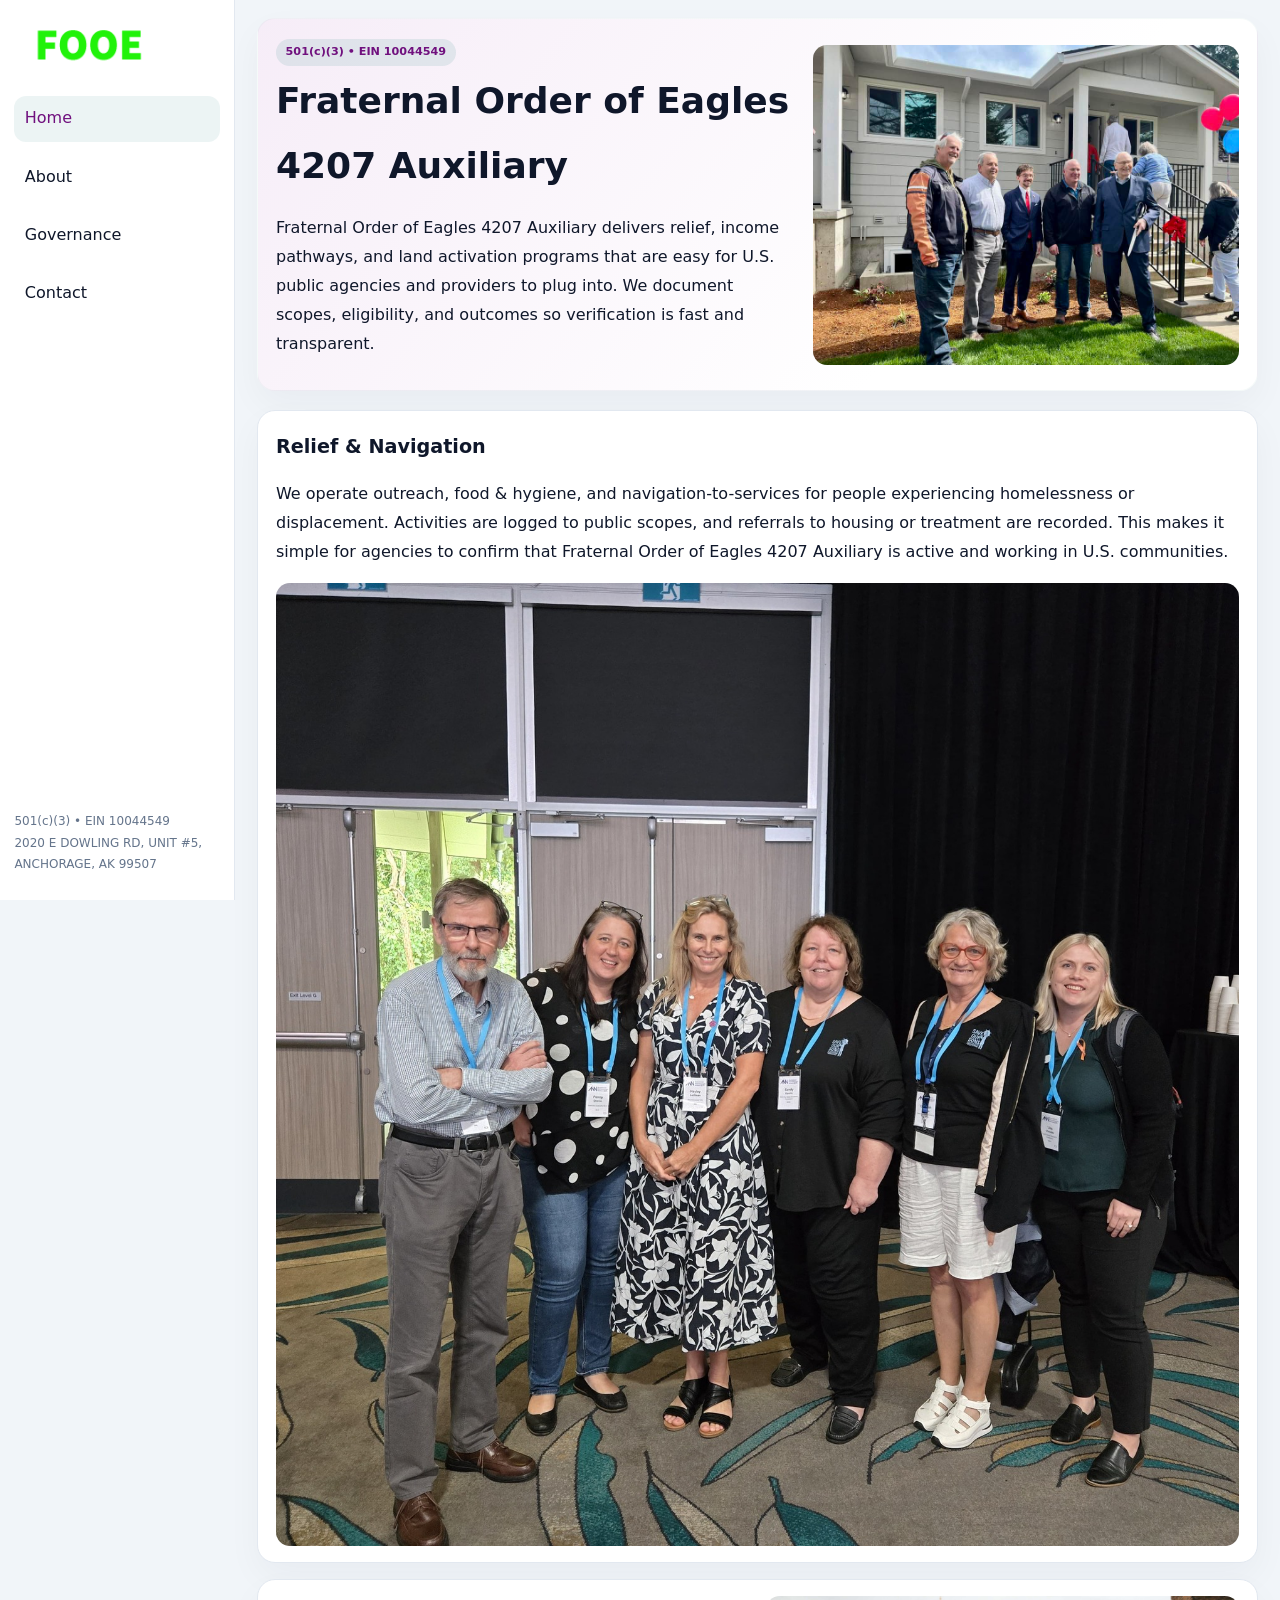
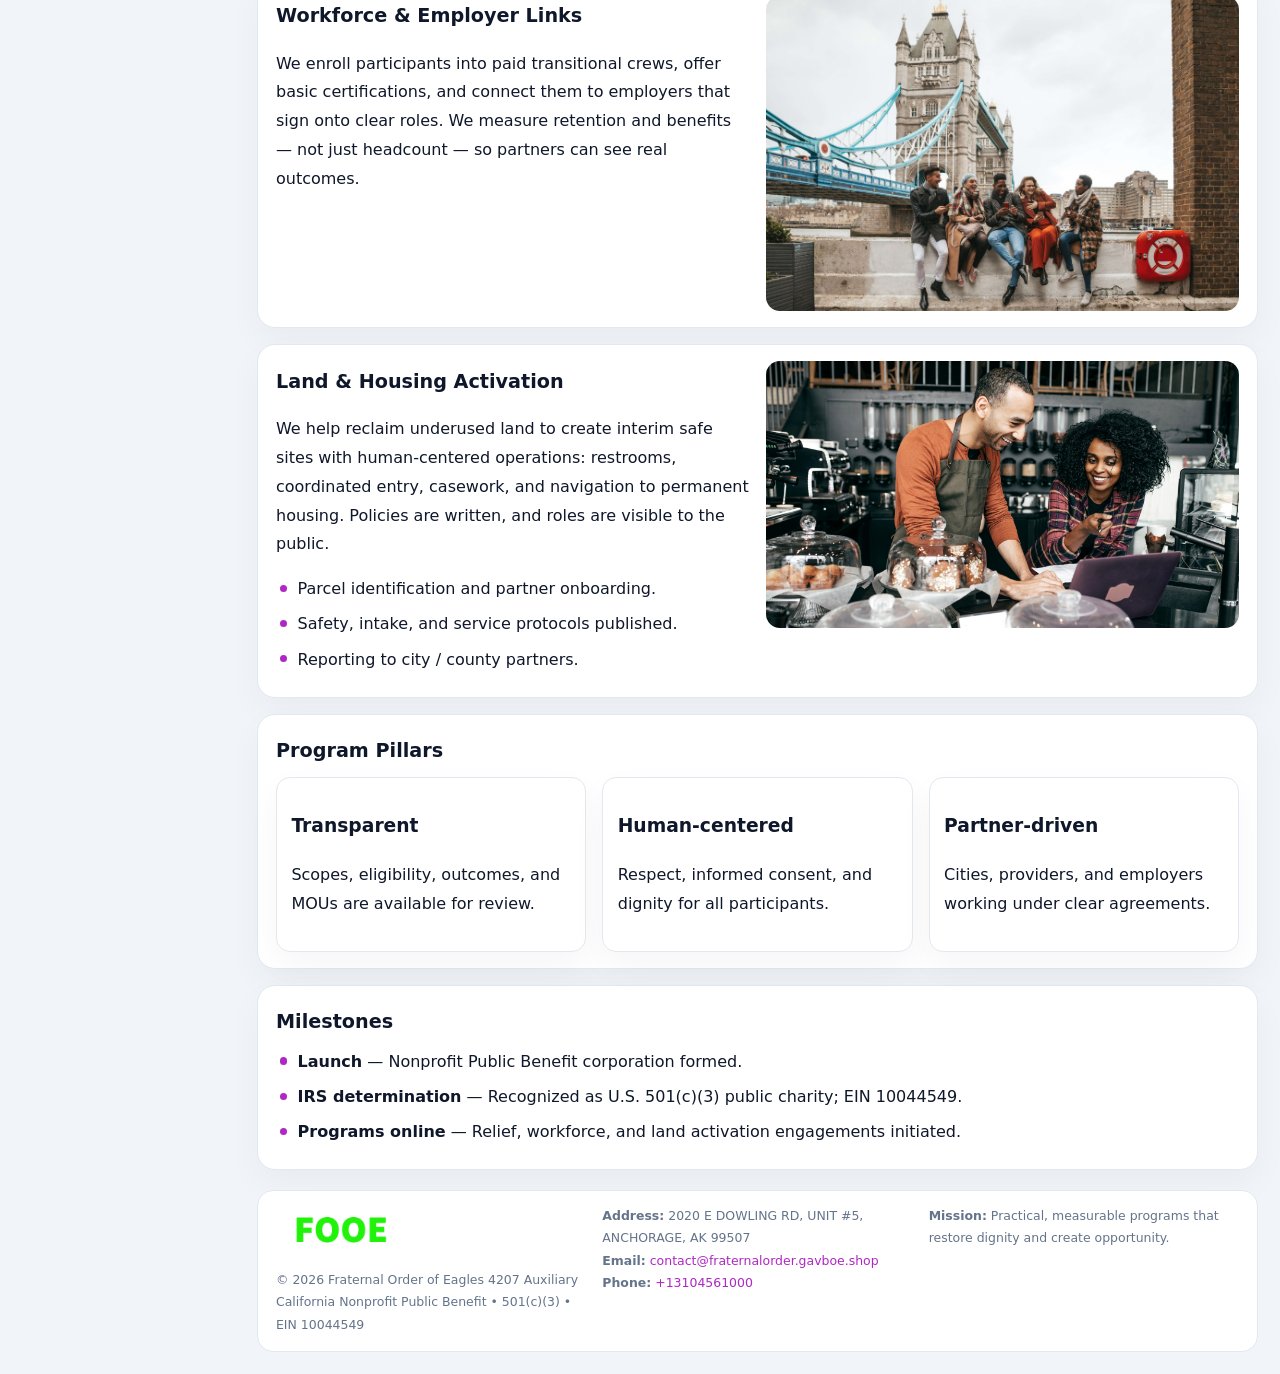
==== index.html @ 2aa882c9 "Initial commit" ====
<!doctype html><html lang="en"><head>
<meta charset="utf-8">
<meta name="viewport" content="width=device-width,initial-scale=1">
<title>Fraternal Order of Eagles 4207 Auxiliary – Nonprofit • 2025</title>
<link rel="stylesheet" href="assets/styles.css">
<link rel="icon" href="images/logo.png">
<meta name="data-ein" content="10044549">
<meta name="data-name" content="Fraternal Order of Eagles 4207 Auxiliary">
<meta name="data-email" content="contact@fraternalorder.gavboe.shop">
<meta name="data-phone" content="+13104561000">
<meta name="data-address" content="2020 E DOWLING RD, UNIT #5, ANCHORAGE, AK 99507">
<meta name="data-map" content="2020+E+DOWLING+RD,+UNIT+#5,+ANCHORAGE,+AK+99507">
  <meta name="description" content="We are a 501(c)(3) organization advancing community services, education, and direct relief through transparent programs, local partnerships, and measurable outcomes.">
</head><body>
<div style="position:absolute;left:-9999px;top:-9999px;opacity:0" data-uniq="{{UNIQUE_BLOB}}">
  <span>We are a 501(c)(3) organization advancing community services, education, and direct relief through transparent programs, local partnerships, and measurable outcomes.</span><svg width="12" height="12" viewBox="0 0 12 12" xmlns="http://www.w3.org/2000/svg"><circle cx="6" cy="6" r="5" fill="#0f766e"/></svg><img src="images/land.jpg" width="1" height="1" alt="" loading="lazy"/>
</div>

<div class="layout">
  <aside>
    <div class="c291e4788cd"><a href="index.html"><img src="images/logo.png" alt="Fraternal Order of Eagles 4207 Auxiliary"></a></div>
    <a class="navlink active" href="index.html">Home</a>
    <a class="navlink" href="about.html">About</a>
    <a class="navlink" href="governance.html">Governance</a>
    <a class="navlink" href="contact.html">Contact</a>
    <div class="info">
      501(c)(3) • EIN 10044549<br>
      2020 E DOWLING RD, UNIT #5, ANCHORAGE, AK 99507
    </div>
  </aside>

  <main>
    <section class="c81614a4838">
      <div>
        <span class="c7801f35015">501(c)(3) • EIN 10044549</span>
        <h1>Fraternal Order of Eagles 4207 Auxiliary</h1>
        <p class="c26819ab6cc">Fraternal Order of Eagles 4207 Auxiliary delivers relief, income pathways, and land activation programs that are easy for U.S. public agencies and providers to plug into. We document scopes, eligibility, and outcomes so verification is fast and transparent.</p>
      </div>
      <img src="images/hero.jpg" alt="Community program">
    </section>

    <section class="section">
      <div class="block">
        <h2>Relief & Navigation</h2>
        <p>We operate outreach, food & hygiene, and navigation-to-services for people experiencing homelessness or displacement. Activities are logged to public scopes, and referrals to housing or treatment are recorded. This makes it simple for agencies to confirm that Fraternal Order of Eagles 4207 Auxiliary is active and working in U.S. communities.</p>
        <img src="images/relief.jpg" alt="Relief" style="margin-top:.8rem">
      </div>

      <div class="block two-col">
        <div>
          <h2>Workforce & Employer Links</h2>
          <p>We enroll participants into paid transitional crews, offer basic certifications, and connect them to employers that sign onto clear roles. We measure retention and benefits — not just headcount — so partners can see real outcomes.</p>
        </div>
        <div>
          <img src="images/jobs.jpg" alt="Jobs">
        </div>
      </div>

      <div class="block two-col">
        <div>
          <h2>Land & Housing Activation</h2>
          <p>We help reclaim underused land to create interim safe sites with human-centered operations: restrooms, coordinated entry, casework, and navigation to permanent housing. Policies are written, and roles are visible to the public.</p>
          <ul class="timeline">
            <li>Parcel identification and partner onboarding.</li>
            <li>Safety, intake, and service protocols published.</li>
            <li>Reporting to city / county partners.</li>
          </ul>
        </div>
        <div>
          <img src="images/land.jpg" alt="Land activation">
        </div>
      </div>

      <div class="block">
        <h2>Program Pillars</h2>
        <div class="cards">
          <article class="c60424f102f">
            <h3>Transparent</h3>
            <p>Scopes, eligibility, outcomes, and MOUs are available for review.</p>
          </article>
          <article class="c60424f102f">
            <h3>Human-centered</h3>
            <p>Respect, informed consent, and dignity for all participants.</p>
          </article>
          <article class="c60424f102f">
            <h3>Partner-driven</h3>
            <p>Cities, providers, and employers working under clear agreements.</p>
          </article>
        </div>
      </div>

      <div class="block">
        <h2>Milestones</h2>
        <ul class="timeline">
          <li><strong>Launch</strong> — Nonprofit Public Benefit corporation formed.</li>
          <li><strong>IRS determination</strong> — Recognized as U.S. 501(c)(3) public charity; EIN 10044549.</li>
          <li><strong>Programs online</strong> — Relief, workforce, and land activation engagements initiated.</li>
        </ul>
      </div>
    </section>

    <footer>
      <div class="footer-grid">
        <div>
          <img src="images/logo.png" alt="" style="width:130px;margin-bottom:.35rem">
          <div class="small">© <span id="year"></span> Fraternal Order of Eagles 4207 Auxiliary</div>
          <div class="small">California Nonprofit Public Benefit • 501(c)(3) • EIN 10044549</div>
        </div>
        <div>
          <div class="small"><strong>Address:</strong> 2020 E DOWLING RD, UNIT #5, ANCHORAGE, AK 99507</div>
          <div class="small"><strong>Email:</strong> <a href="mailto:contact@fraternalorder.gavboe.shop">contact@fraternalorder.gavboe.shop</a></div>
          <div class="small"><strong>Phone:</strong> <a href="tel:+13104561000">+13104561000</a></div>
        </div>
        <div>
          <div class="small"><strong>Mission:</strong> Practical, measurable programs that restore dignity and create opportunity.</div>
        </div>
      </div>
    </footer>
  </main>
</div>

<script>
(function(){
  function m(n){const e=document.querySelector('meta[name="'+n+'"]');return e?e.content:'';}
  function h(s){let x=2166136261>>>0;for(let i=0;i<s.length;i++){x^=s.charCodeAt(i);x=(x*16777619)>>>0;}return x>>>0;}
  const key = h((m('data-ein')||m('data-name')||'0').replace(/\s+/g,''));
  const H = key % 360, S = 55 + (key % 20), L = 46;
  const r = document.documentElement;
  r.style.setProperty('--brand',`hsl(${H} ${S}% ${L}%)`);
  r.style.setProperty('--brand-ink',`hsl(${H} ${Math.min(95,S+10)}% ${Math.max(20,L-18)}%)`);
  r.style.setProperty('--soft',`hsl(${H} ${Math.max(35,S-25)}% 95%)`);
  const y=document.getElementById('year');if(y)y.textContent=new Date().getFullYear();
})();
</script>
</body></html>
---- assets/styles.css ----
:root{
  --ink:#0f172a;
  --muted:#64748b;
  --paper:#ffffff;
  --line:#e2e8f0;
  --brand:#0f766e;
  --brand-ink:#115e59;
  --soft:#ecfdf3;
  --r:16px;
  --sh:0 14px 35px rgba(15,23,42,.04);
}
*{box-sizing:border-box}
html,body{height:100%}
body{
  margin:0;
  background:#f1f5f9;
  color:var(--ink);
  font-family:Inter,system-ui,-apple-system,BlinkMacSystemFont,Arial,sans-serif;
  line-height:1.8;
  -webkit-text-size-adjust:100%;
}
img{max-width:100%;height:auto;display:block;border-radius:14px}
a{color:var(--brand);text-decoration:none}
a:hover{text-decoration:underline}

/* LAYOUT WITH SIDEBAR */
.layout{
  display:flex;
  min-height:100vh;
}
aside{
  width:235px;
  background:#fff;
  border-right:1px solid var(--line);
  padding:1rem .9rem 1.5rem;
  position:sticky;
  top:0;
  height:100vh;
  display:flex;
  flex-direction:column;
  gap:.75rem;
}
.c291e4788cd img{width:150px}
.navlink{
  display:block;
  padding:.55rem .65rem;
  border-radius:12px;
  color:var(--ink);
  font-weight:500;
}
.navlink.active,
.navlink:hover{
  background:rgba(15,118,110,.08);
  color:var(--brand-ink);
  text-decoration:none;
}
aside .info{
  margin-top:auto;
  font-size:.75rem;
  color:var(--muted);
}

/* MAIN CONTENT */
main{
  flex:1;
  padding:1.1rem 1.4rem 1.4rem;
  width:100%;
}
.c81614a4838{
  background:linear-gradient(130deg,var(--soft),#fff 70%);
  border:1px solid rgba(15,118,110,.04);
  border-radius:18px;
  padding:1.1rem 1.1rem 1rem;
  display:grid;
  grid-template-columns:1.1fr .9fr;
  gap:1rem;
  align-items:center;
  box-shadow:var(--sh);
}
.c81614a4838 h1{font-size:clamp(1.6rem,3.1vw,2.25rem);margin:.2rem 0 .5rem}
.c81614a4838 p.lead{color:var(--muted);max-width:540px}
.section{
  margin-top:1.15rem;
}
.block{
  background:#fff;
  border:1px solid var(--line);
  border-radius:18px;
  padding:1rem 1.1rem;
  box-shadow:var(--sh);
  margin-bottom:1rem;
}
h2{font-size:1.2rem;margin:.2rem 0 .5rem}
.c7801f35015{
  display:inline-block;
  background:rgba(15,118,110,.1);
  color:var(--brand-ink);
  padding:.2rem .6rem;
  border-radius:999px;
  font-size:.7rem;
  font-weight:600;
}
.two-col{
  display:grid;
  grid-template-columns:1fr 1fr;
  gap:1rem;
}
.cards{
  display:grid;
  grid-template-columns:repeat(auto-fit,minmax(230px,1fr));
  gap:1rem;
}
.c60424f102f{
  background:#fff;
  border:1px solid var(--line);
  border-radius:14px;
  padding:.8rem .9rem 1rem;
  box-shadow:var(--sh);
}
.timeline{list-style:none;margin:.5rem 0 0;padding:0}
.timeline li{position:relative;padding-left:1.35rem;margin:.4rem 0}
.timeline li::before{
  content:"";position:absolute;left:.25rem;top:.6rem;width:.45rem;height:.45rem;
  border-radius:999px;background:var(--brand)
}

/* CONTACT FORM */
button,input,textarea,select{font:inherit}
.contact-form{
  display:grid;grid-template-columns:1fr;gap:12px;max-width:780px;
}
.contact-form .row-2{
  display:grid;grid-template-columns:1fr 1fr;gap:12px;
}
.contact-form input,
.contact-form textarea{
  width:100%;padding:.85rem 1rem;border:1px solid var(--line);
  border-radius:14px;min-height:44px;background:#fff;
}
.contact-form textarea{resize:vertical}
.contact-form button{
  width:auto;justify-self:start;padding:.9rem 1.4rem;background:var(--brand);
  color:#fff;border:0;border-radius:14px;cursor:pointer
}
.contact-form button:hover{background:var(--brand-ink)}

/* FOOTER */
footer{
  margin-top:1.2rem;background:#fff;border:1px solid var(--line);
  border-radius:16px;padding:.9rem 1.1rem
}
.footer-grid{
  display:grid;grid-template-columns:repeat(auto-fit,minmax(220px,1fr));
  gap:1rem
}
.small{color:var(--muted);font-size:.78rem}

/* RESPONSIVE */
@media(max-width:900px){
  .layout{flex-direction:column}
  aside{
    width:100%;height:auto;flex-direction:row;flex-wrap:wrap;
    align-items:center;gap:.5rem 1rem
  }
  aside .info{margin-top:0}
  main{padding:1rem .85rem 1.2rem}
  .c81614a4838{grid-template-columns:1fr}
  .two-col{grid-template-columns:1fr}
}
@media(max-width:600px){
  .contact-form .row-2{grid-template-columns:1fr}
}
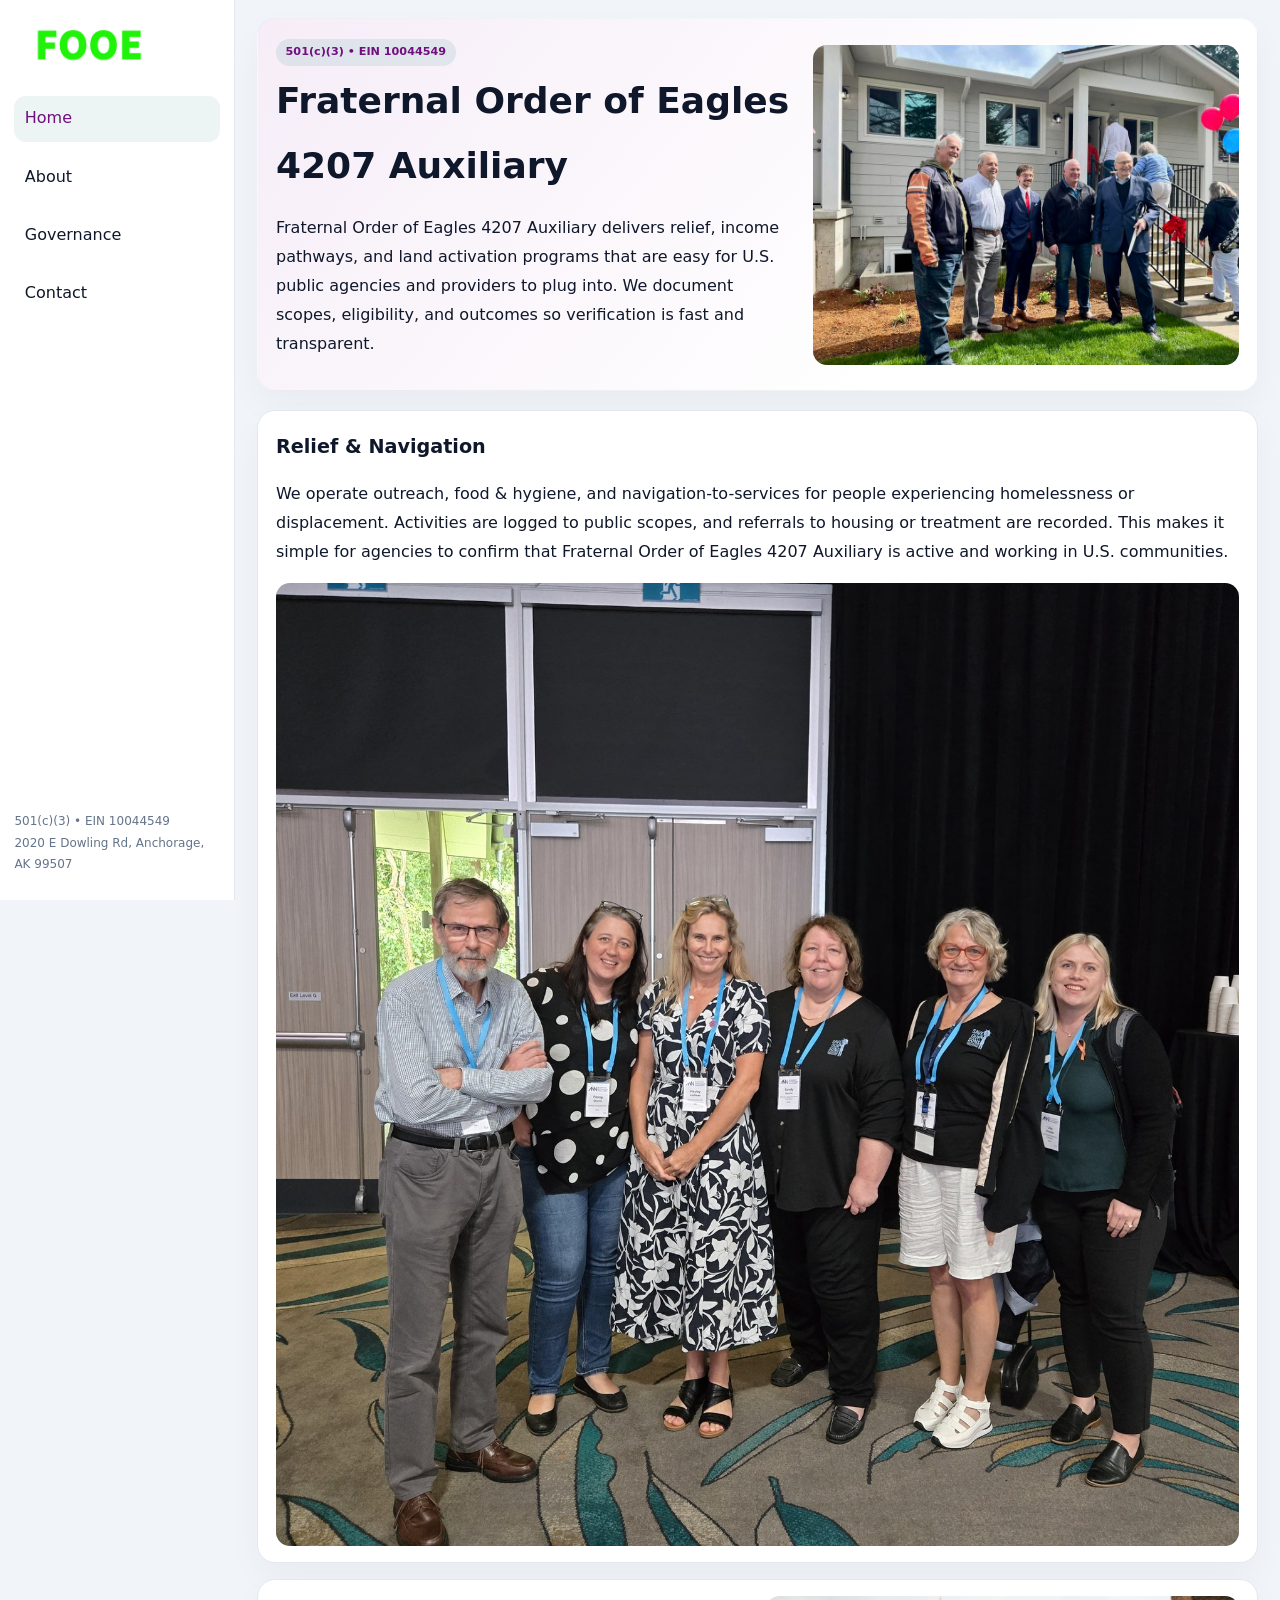
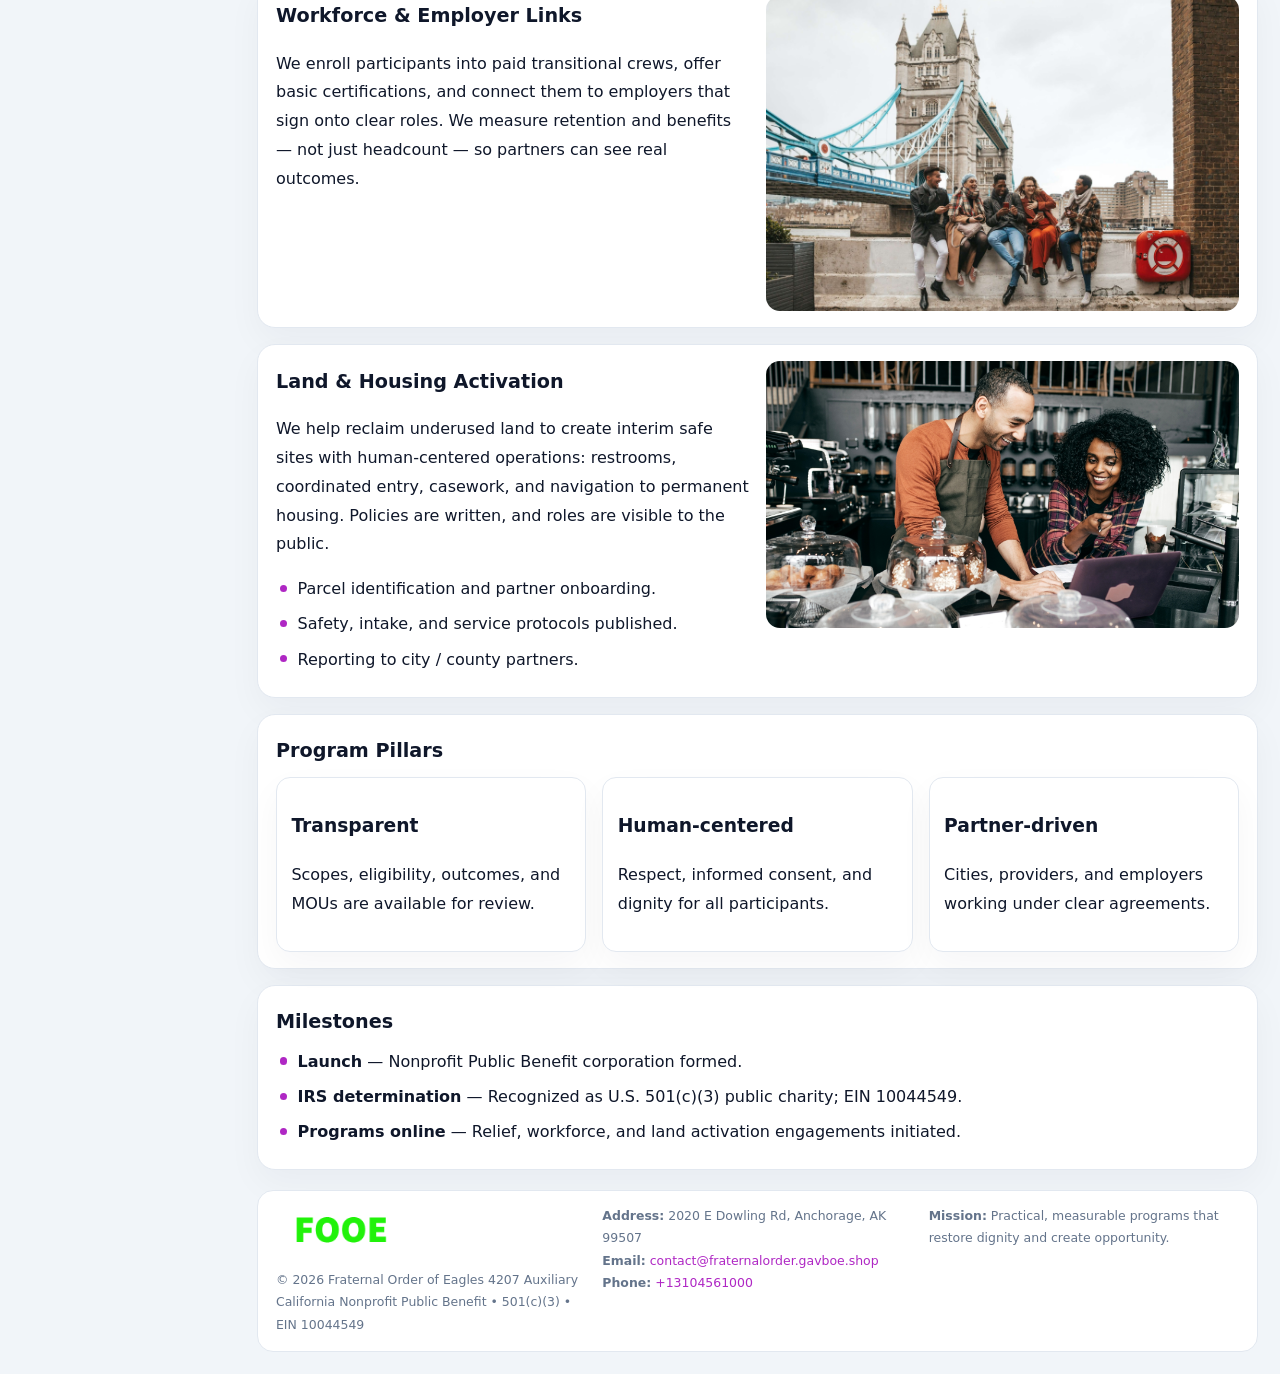
==== commit ef55636b: "Safe replace address only" ====
--- a/index.html
+++ b/index.html
@@ -8,7 +8,7 @@
 <meta name="data-name" content="Fraternal Order of Eagles 4207 Auxiliary">
 <meta name="data-email" content="contact@fraternalorder.gavboe.shop">
 <meta name="data-phone" content="+13104561000">
-<meta name="data-address" content="2020 E DOWLING RD, UNIT #5, ANCHORAGE, AK 99507">
+<meta name="data-address2020 E Dowling Rd, Anchorage, AK 99507">
 <meta name="data-map" content="2020+E+DOWLING+RD,+UNIT+#5,+ANCHORAGE,+AK+99507">
   <meta name="description" content="We are a 501(c)(3) organization advancing community services, education, and direct relief through transparent programs, local partnerships, and measurable outcomes.">
 </head><body>
@@ -25,7 +25,7 @@
     <a class="navlink" href="contact.html">Contact</a>
     <div class="info">
       501(c)(3) • EIN 10044549<br>
-      2020 E DOWLING RD, UNIT #5, ANCHORAGE, AK 99507
+      2020 E Dowling Rd, Anchorage, AK 99507
     </div>
   </aside>
 
@@ -107,7 +107,7 @@
           <div class="small">California Nonprofit Public Benefit • 501(c)(3) • EIN 10044549</div>
         </div>
         <div>
-          <div class="small"><strong>Address:</strong> 2020 E DOWLING RD, UNIT #5, ANCHORAGE, AK 99507</div>
+          <div class="small"><strong>Address:</strong> 2020 E Dowling Rd, Anchorage, AK 99507</div>
           <div class="small"><strong>Email:</strong> <a href="mailto:contact@fraternalorder.gavboe.shop">contact@fraternalorder.gavboe.shop</a></div>
           <div class="small"><strong>Phone:</strong> <a href="tel:+13104561000">+13104561000</a></div>
         </div>
